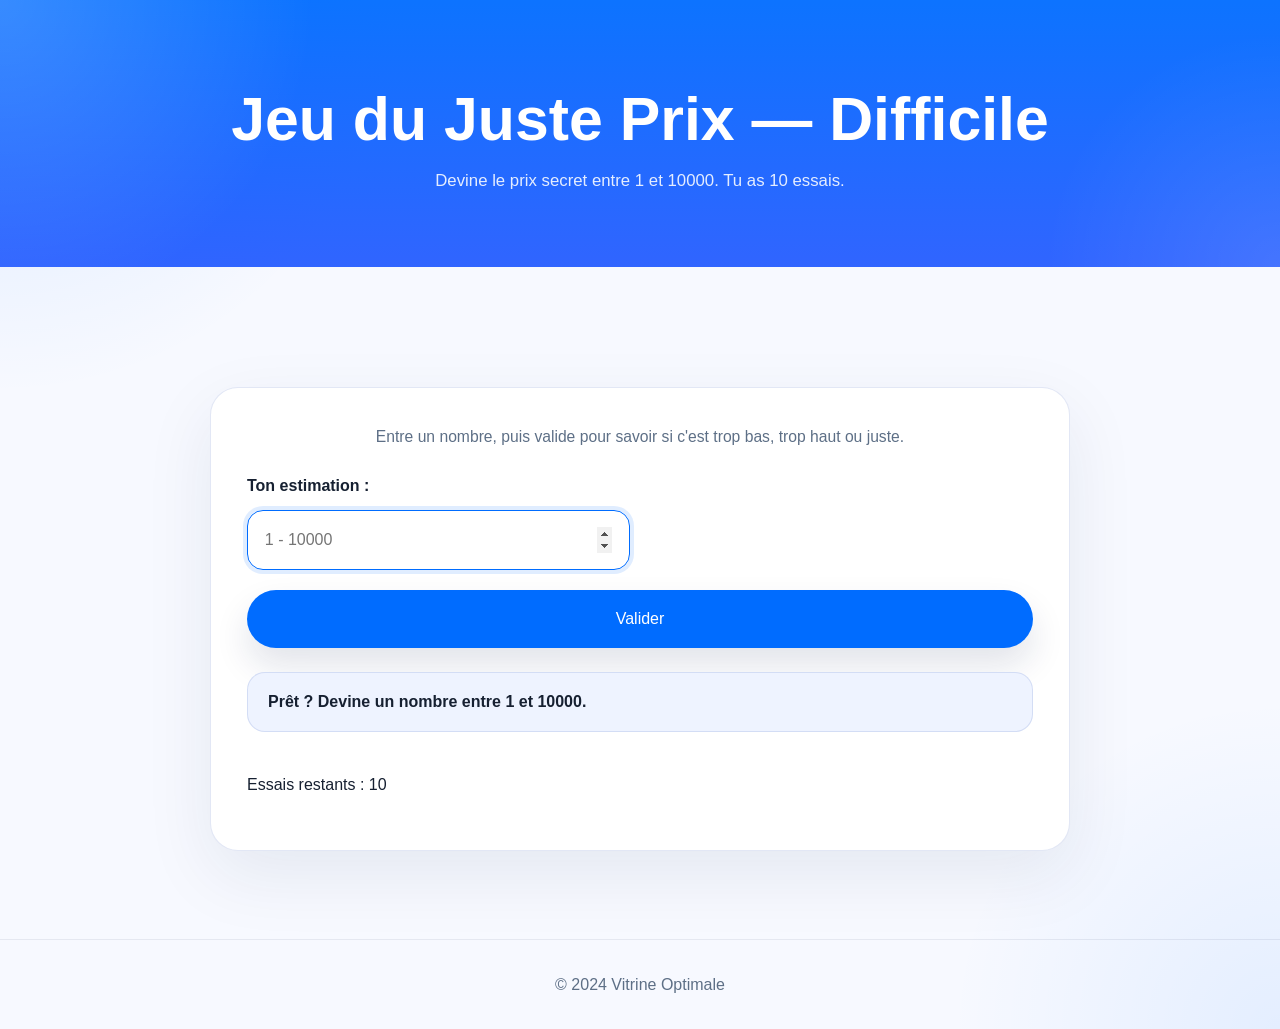
==== page/difficile.html @ ef772978 "First init" ====
<!DOCTYPE html>
<html lang="fr">
<head>
    <meta charset="UTF-8">
    <meta name="viewport" content="width=device-width, initial-scale=1.0">
    <link rel="stylesheet" href="../style.css">
    <title>Juste Prix — Difficile</title>
</head>
<body>
    <header class="hero">
        <div class="container">
            <h1>Jeu du Juste Prix — Difficile</h1>
            <p class="hero-sub">Devine le prix secret entre 1 et 10000. Tu as 10 essais.</p>
        </div>
    </header>

    <main class="container">
        <section id="game">
            <div class="contact-card game-card">
                <p class="game-instructions">Entre un nombre, puis valide pour savoir si c'est trop bas, trop haut ou juste.</p>
                <form id="guess-form" class="form-flex">
                    <div>
                        <label for="guess">Ton estimation :</label>
                        <input type="number" id="guess" name="guess" min="1" max="10000" required placeholder="1 - 10000">
                    </div>
                    <div class="form-actions">
                        <button type="submit" class="btn btn-primary">Valider</button>
                    </div>
                </form>
                <div class="game-status" id="game-message">Prêt ? Fais ta première proposition.</div>
                <div class="game-meta">
                    <span id="attempts-count">Essais restants : 10</span>
                    <button type="button" id="reset-button" class="btn-secondary">Nouvelle partie</button>
                </div>
            </div>
        </section>
    </main>

    <footer>
        <div class="container">
            <p>&copy; 2024 Vitrine Optimale</p>
        </div>
    </footer>

    <script src="../script.js"></script>
</body>
</html>
---- style.css ----
/* =================================== */
/* 🌟 VARIABLES ET RESET GÉNÉRAL       */
/* =================================== */
:root {
    --bg: #f7f9ff;
    --surface: #ffffff;
    --surface-soft: #eef3ff;
    --primary: #006cff;
    --primary-soft: rgba(0, 108, 255, 0.16);
    --text: #162031;
    --muted: #5d6f86;
    --border: rgba(16, 60, 170, 0.12);
    --shadow: 0 24px 70px rgba(15, 34, 82, 0.08);
    --radius: 28px;
    --max-width: 1200px;
}

body.dark {
    --bg: #090d14;
    --surface: #111924;
    --surface-soft: #171f2d;
    --primary: #58a6ff;
    --primary-soft: rgba(88, 166, 255, 0.18);
    --text: #edf2ff;
    --muted: #9fb1d0;
    --border: rgba(255, 255, 255, 0.08);
    --shadow: 0 24px 70px rgba(0, 0, 0, 0.35);
}

@media (prefers-color-scheme: dark) {
    :root {
        --bg: #121826;
        --surface: #171f2d;
        --surface-soft: #1e2740;
        --primary: #58a6ff;
        --text: #f3f7ff;
        --muted: #9fb1d0;
        --border: rgba(255, 255, 255, 0.08);
    }
}

* {
    margin: 0;
    padding: 0;
    box-sizing: border-box;
}

html {
    scroll-behavior: smooth;
}

body {
    min-height: 100vh;
    font-family: 'Segoe UI', Tahoma, Geneva, Verdana, sans-serif;
    line-height: 1.6;
    background: radial-gradient(circle at top left, rgba(0, 108, 255, 0.12), transparent 24%),
                radial-gradient(circle at bottom right, rgba(0, 108, 255, 0.08), transparent 20%),
                var(--bg);
    color: var(--text);
    transition: background 0.3s ease, color 0.3s ease;
}

img,
svg {
    display: block;
    max-width: 100%;
}

.container {
    width: min(100% - 2rem, var(--max-width));
    margin: 0 auto;
}

button,
input {
    font: inherit;
}

button {
    cursor: pointer;
}

/* =================================== */
/* 🚀 HEADER (Hero)                  */
/* =================================== */
.hero {
    position: relative;
    overflow: hidden;
    text-align: center;
    padding: 5.5rem 1.5rem 4.5rem;
    background: linear-gradient(180deg, rgba(0, 108, 255, 0.95), rgba(21, 80, 255, 0.88));
    color: #ffffff;
}

.hero::before {
    content: '';
    position: absolute;
    inset: 0;
    background: radial-gradient(circle at top left, rgba(255, 255, 255, 0.18), transparent 24%),
                radial-gradient(circle at bottom right, rgba(255, 255, 255, 0.1), transparent 18%);
    pointer-events: none;
}

.hero .container {
    position: relative;
    z-index: 1;
}
h1 {
    text-align: center;
}

.hero h1 {
    font-size: clamp(2.4rem, 5vw, 3.8rem);
    max-width: 840px;
    margin: 0 auto 1rem;
    line-height: 1.05;
}

.hero p {
    max-width: 720px;
    margin: 0 auto;
    color: rgba(255, 255, 255, 0.88);
    font-size: 1.05rem;
}

.hero-actions {
    margin-top: 2.5rem;
    display: inline-flex;
    gap: 1rem;
    flex-wrap: wrap;
    justify-content: center;
}

.btn,
.btn-primary,
.btn-secondary {
    display: inline-flex;
    align-items: center;
    justify-content: center;
    padding: 0.95rem 1.6rem;
    border-radius: 999px;
    border: 1px solid transparent;
    transition: transform 0.2s ease, box-shadow 0.2s ease, background-color 0.2s ease;
}

.btn:hover,
.btn-primary:hover,
.btn-secondary:hover {
    transform: translateY(-2px);
}

.btn {
    background: #ffffff;
    color: #0d2141;
    box-shadow: 0 18px 35px rgba(15, 34, 82, 0.12);
}

.btn-secondary {
    background: rgba(255, 255, 255, 0.18);
    color: #ffffff;
    border-color: rgba(255, 255, 255, 0.18);
}

.btn-primary {
    background: var(--primary);
    color: #ffffff;
}

.btn-primary:hover {
    background: #0052cc;
}

/* =================================== */
/* 🌟 MAIN & SECTIONS                 */
/* =================================== */
section {
    padding: 5.5rem 0;
}

section h2 {
    font-size: clamp(2rem, 3vw, 2.6rem);
    margin-bottom: 0.8rem;
    text-align: center;
}

section p {
    color: var(--muted);
    max-width: 760px;
    margin: 0 auto;
}

#features {
    padding-top: 0;
}

.grid-container {
    display: grid;
    grid-template-columns: repeat(auto-fit, minmax(280px, 1fr));
    gap: 1.75rem;
    margin-top: 2.5rem;
}

.card {
    background: var(--surface);
    border: 1px solid var(--border);
    border-radius: var(--radius);
    padding: 2rem;
    box-shadow: var(--shadow);
    transition: transform 0.25s ease, border-color 0.25s ease, box-shadow 0.25s ease;
}

.card:hover {
    transform: translateY(-8px);
    border-color: rgba(0, 108, 255, 0.18);
    box-shadow: 0 28px 58px rgba(15, 34, 82, 0.12);
}

.card h3 {
    margin-bottom: 0.85rem;
    font-size: 1.3rem;
}

.card p {
    color: var(--muted);
}

.game-card {
    display: flex;
    flex-direction: column;
    gap: 1.5rem;
}

.game-instructions {
    color: var(--muted);
    font-size: 0.98rem;
}

.game-status {
    padding: 1rem 1.25rem;
    border-radius: 18px;
    background: var(--surface-soft);
    color: var(--text);
    border: 1px solid var(--border);
    font-weight: 600;
}

.game-status[data-status='success'] {
    color: #107c3a;
    background: rgba(16, 124, 58, 0.08);
    border-color: rgba(16, 124, 58, 0.16);
}

.game-status[data-status='error'] {
    color: #b12726;
    background: rgba(177, 39, 38, 0.08);
    border-color: rgba(177, 39, 38, 0.16);
}

.game-status[data-status='hint'] {
    color: #164a9f;
    background: rgba(0, 108, 255, 0.08);
    border-color: rgba(0, 108, 255, 0.16);
}

.game-meta {
    display: flex;
    align-items: center;
    justify-content: space-between;
    gap: 1rem;
    flex-wrap: wrap;
}

#contact {
    background: transparent;
}

.contact-card {
    max-width: 860px;
    margin: 2rem auto 0;
    background: var(--surface);
    border: 1px solid var(--border);
    border-radius: var(--radius);
    padding: 2.25rem;
    box-shadow: var(--shadow);
}

.form-flex {
    display: grid;
    gap: 1.25rem;
    grid-template-columns: repeat(2, minmax(0, 1fr));
}

.form-flex > div {
    display: flex;
    flex-direction: column;
    gap: 0.75rem;
}

label {
    font-weight: 600;
    color: var(--text);
}

input {
    width: 100%;
    padding: 1rem 1.05rem;
    border-radius: 16px;
    border: 1px solid rgba(15, 34, 82, 0.12);
    background: rgba(255, 255, 255, 0.95);
    color: var(--text);
    transition: border-color 0.2s ease, box-shadow 0.2s ease;
}

body.dark input {
    background: rgba(255, 255, 255, 0.05);
    border-color: rgba(255, 255, 255, 0.14);
    color: var(--text);
}

input:focus {
    outline: none;
    border-color: var(--primary);
    box-shadow: 0 0 0 4px rgba(0, 108, 255, 0.12);
}

.form-actions {
    grid-column: span 2;
    display: flex;
    justify-content: flex-end;
}

.btn-primary {
    min-width: 180px;
}

.footer-wrapper,
footer {
    padding: 2rem 0;
}

footer {
    border-top: 1px solid rgba(15, 34, 82, 0.08);
    text-align: center;
    color: var(--muted);
}

/* =================================== */
/* 📱 MEDIA QUERIES (RESPONSIVITÉ)   */
/* =================================== */
@media (max-width: 860px) {
    .hero {
        padding: 4.5rem 1.5rem 3.5rem;
    }

    .form-flex {
        grid-template-columns: 1fr;
    }

    .form-actions {
        justify-content: stretch;
    }

    .form-actions .btn-primary {
        width: 100%;
    }
}

@media (max-width: 620px) {
    .hero h1 {
        font-size: 2.4rem;
    }

    .hero p {
        font-size: 1rem;
    }

    section {
        padding: 3.5rem 0;
    }
}
```

### 📜 3. JavaScript (`script.js`)

Le JavaScript est responsable de l'interactivité et du **mode sombre**, utilisant la manipulation du DOM pour appliquer les
styles sans recharger la page (ce qui est critique pour l'expérience utilisateur moderne).

```javascript
document.addEventListener('DOMContentLoaded', () => {
    // 1. Sélectionner les éléments clés du DOM
    const body = document.body;
    const toggleButton = document.getElementById('mode-toggle');

    /**
     * Fonction principale de basculement du mode sombre/clair.
     * Elle gère la classe 'dark' sur le body pour que le CSS prenne le relais.
     */
    function toggleDarkMode() {
        // Vérifie si le body a déjà la classe 'dark', si oui, on l'enlève. Sinon, on l'ajoute.
        if (body.classList.contains('dark')) {
            body.classList.remove('dark');
            localStorage.setItem('theme', 'light');
            toggleButton.textContent = '🌙 Mode Sombre';
        } else {
            body.classList.add('dark');
            localStorage.setItem('theme', 'dark');
            toggleButton.textContent = '💡 Mode Sombre';
        }
    }

    // --- Initialisation du Thème (Persistance) ---
    /**
     * Vérifie si le thème est stocké dans localStorage ou préféré par l'utilisateur
     * Ceci assure que si je ferme la page et que je reviens, elle garde son mode.
     */
    function initializeTheme() {
        // 1. Priorité au stockage local (localStorage)
        const savedTheme = localStorage.getItem('theme');

        if (savedTheme) {
            if (savedTheme === 'dark') {
                body.classList.add('dark');
                toggleButton.textContent = '☀️ Mode Clair';
            } else {
                body.classList.remove('dark');
                toggleButton.textContent = '🌙 Mode Sombre';
            }
        }
        // 2. Sinon, utiliser la préférence du système d'exploitation (media query)
        else if (window.matchMedia && window.matchMedia('(prefers-color-scheme: dark)').matches) {
             body.classList.add('dark');
             toggleButton.textContent = '☀️ Mode Clair';
        } else {
            // Par défaut : mode clair et bouton initialisé pour le premier clic
            toggleButton.textContent = '🌙 Mode Sombre';
        }
    }

    // 3. Ajout de l'écouteur d'événement (Event Listener)
    if (toggleButton) {
        toggleButton.addEventListener('click', toggleDarkMode);
    }

    // Exécuter la fonction d'initialisation au chargement de la page
    initializeTheme();
});
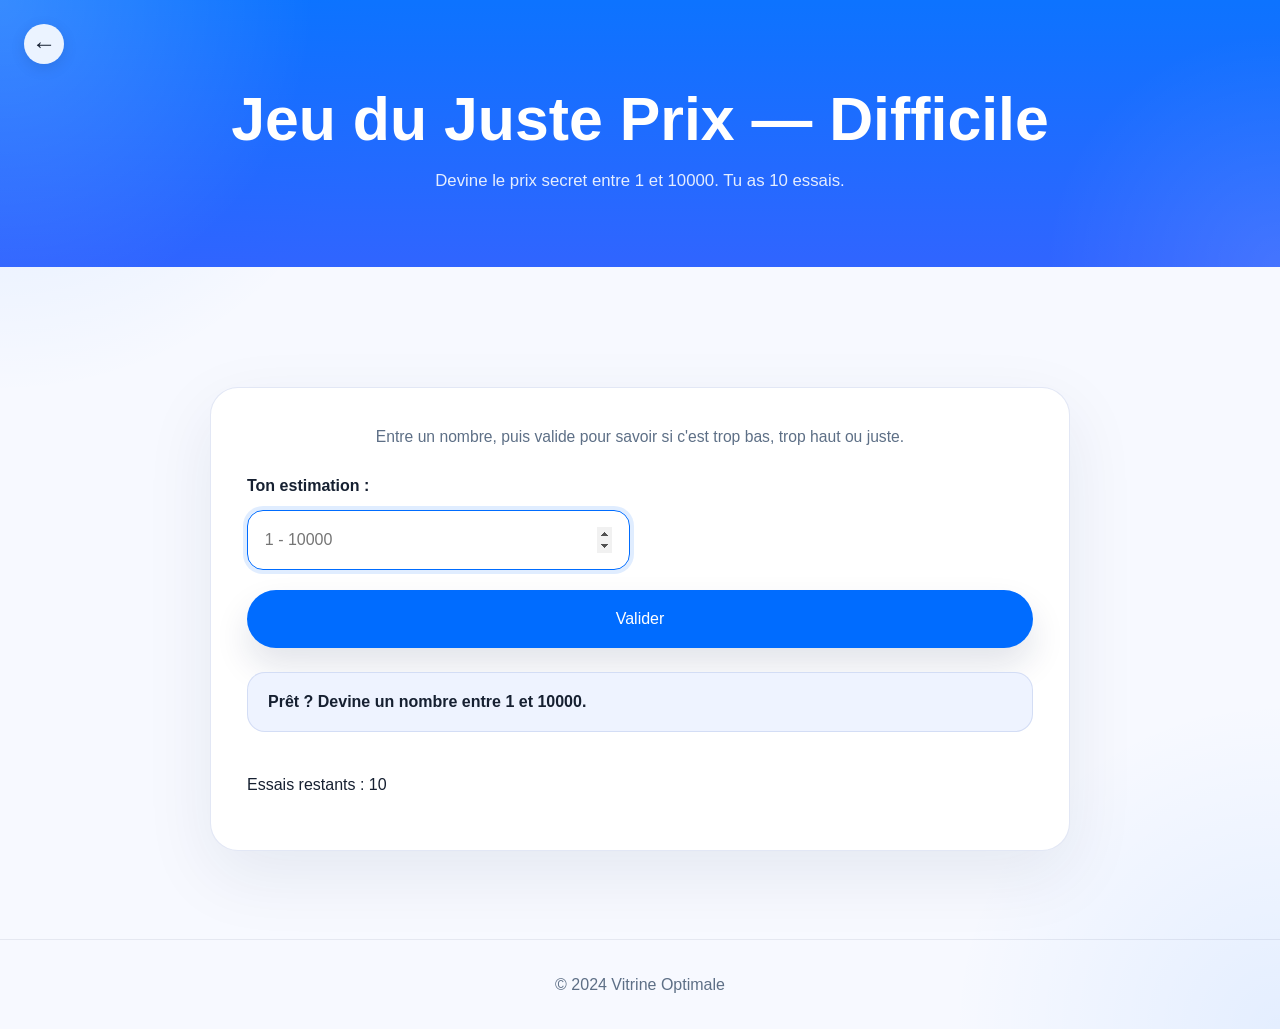
==== commit 18b64a47: "mise a jour du site avec les nouvelles pages et le script.js mis a jour pour la gestion des niveaux " ====
--- a/page/difficile.html
+++ b/page/difficile.html
@@ -7,6 +7,7 @@
     <title>Juste Prix — Difficile</title>
 </head>
 <body>
+    <button class="back-button" id="back-btn" aria-label="Retour">← </button>
     <header class="hero">
         <div class="container">
             <h1>Jeu du Juste Prix — Difficile</h1>
--- a/style.css
+++ b/style.css
@@ -169,6 +169,39 @@
 
 .btn-primary:hover {
     background: #0052cc;
+}
+
+/* =================================== */
+/* 🔙 BACK BUTTON                     */
+/* =================================== */
+.back-button {
+    position: fixed;
+    top: 1.5rem;
+    left: 1.5rem;
+    width: 2.5rem;
+    height: 2.5rem;
+    border-radius: 50%;
+    background: rgba(255, 255, 255, 0.9);
+    color: #162031;
+    border: none;
+    font-size: 1.5rem;
+    display: flex;
+    align-items: center;
+    justify-content: center;
+    cursor: pointer;
+    transition: all 0.3s ease;
+    z-index: 1000;
+    box-shadow: 0 4px 15px rgba(0, 0, 0, 0.1);
+}
+
+.back-button:hover {
+    background: #ffffff;
+    transform: translateX(-3px);
+    box-shadow: 0 6px 20px rgba(0, 0, 0, 0.15);
+}
+
+.back-button:active {
+    transform: translateX(-1px) scale(0.95);
 }
 
 /* =================================== */
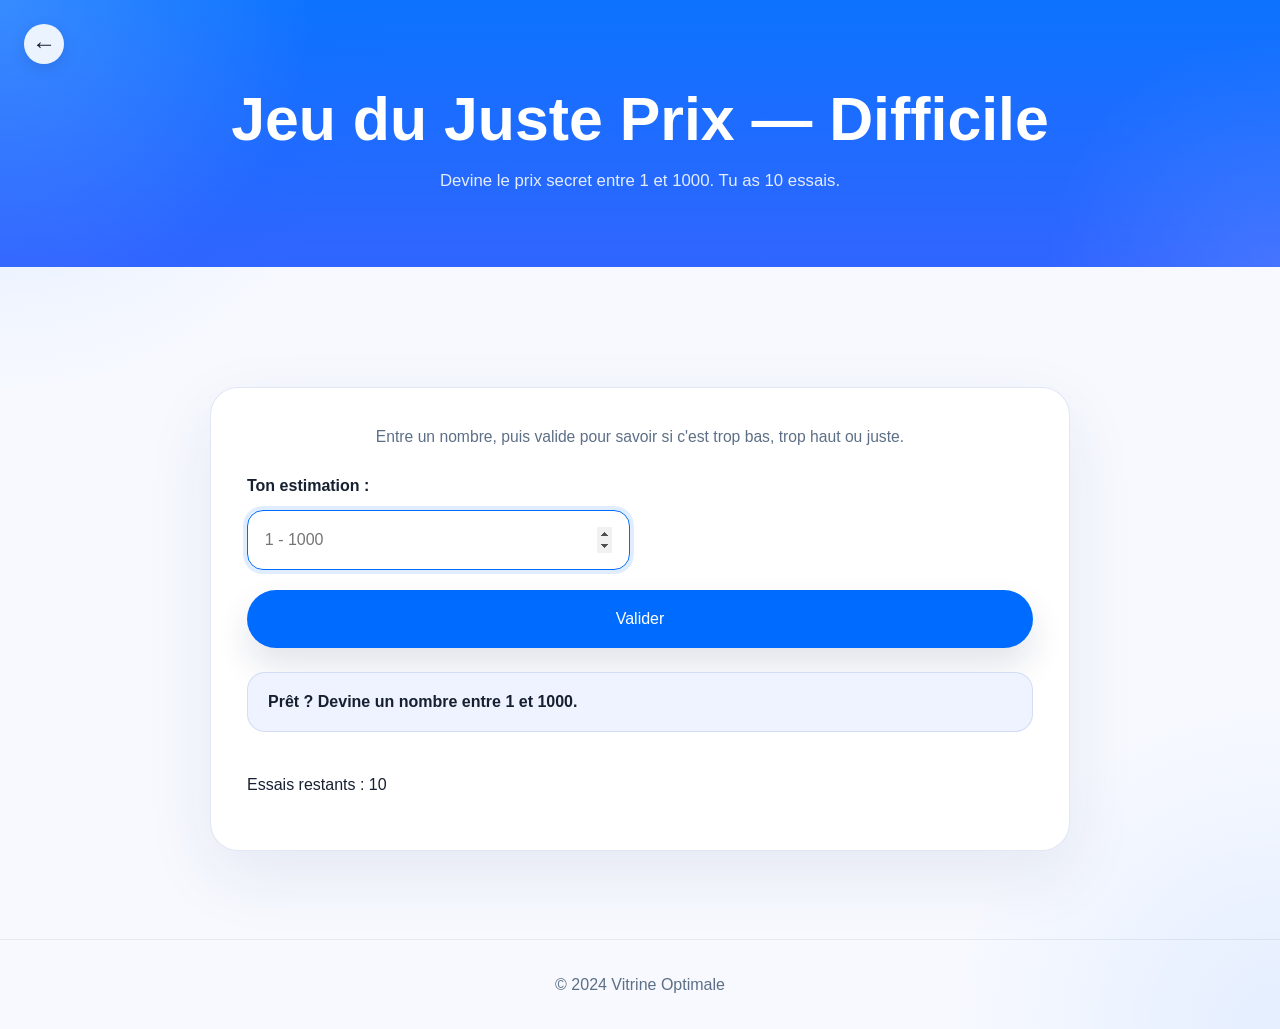
==== commit fe294d9f: "changes: Add new features and fix bugs in the project" ====
--- a/page/difficile.html
+++ b/page/difficile.html
@@ -11,7 +11,7 @@
     <header class="hero">
         <div class="container">
             <h1>Jeu du Juste Prix — Difficile</h1>
-            <p class="hero-sub">Devine le prix secret entre 1 et 10000. Tu as 10 essais.</p>
+            <p class="hero-sub">Devine le prix secret entre 1 et 1000. Tu as 10 essais.</p>
         </div>
     </header>
 
@@ -22,7 +22,7 @@
                 <form id="guess-form" class="form-flex">
                     <div>
                         <label for="guess">Ton estimation :</label>
-                        <input type="number" id="guess" name="guess" min="1" max="10000" required placeholder="1 - 10000">
+                        <input type="number" id="guess" name="guess" min="1" max="1000" required placeholder="1 - 1000">
                     </div>
                     <div class="form-actions">
                         <button type="submit" class="btn btn-primary">Valider</button>
--- a/style.css
+++ b/style.css
@@ -258,6 +258,10 @@
     color: var(--muted);
 }
 
+.clickable-card {
+    cursor: pointer;
+}
+
 .game-card {
     display: flex;
     flex-direction: column;
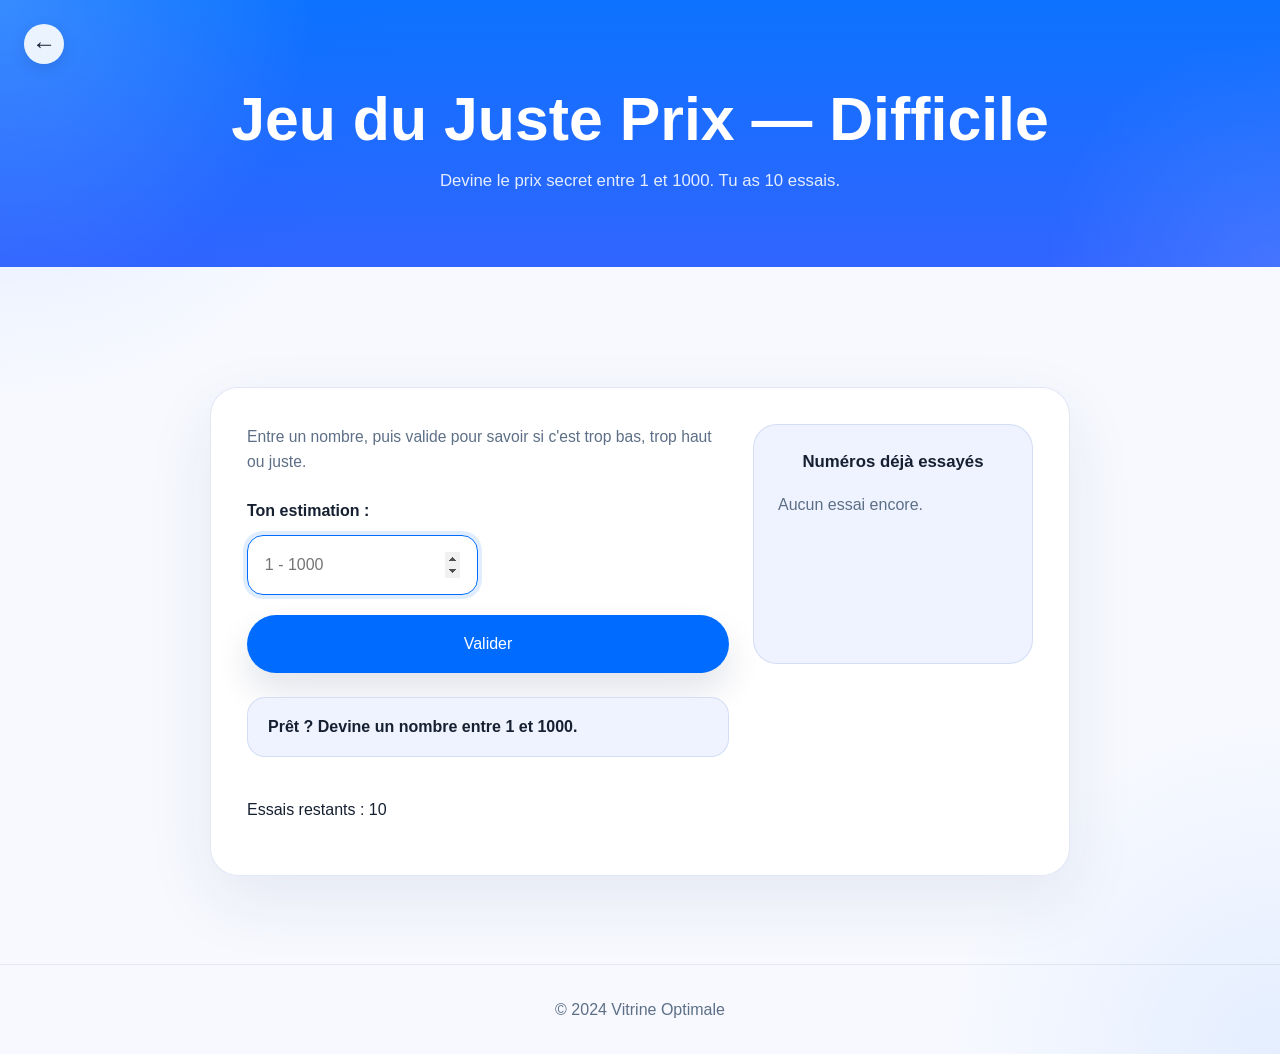
==== commit 5c7c31f2: "rajout d'une case" ====
--- a/page/difficile.html
+++ b/page/difficile.html
@@ -18,21 +18,28 @@
     <main class="container">
         <section id="game">
             <div class="contact-card game-card">
-                <p class="game-instructions">Entre un nombre, puis valide pour savoir si c'est trop bas, trop haut ou juste.</p>
-                <form id="guess-form" class="form-flex">
-                    <div>
-                        <label for="guess">Ton estimation :</label>
-                        <input type="number" id="guess" name="guess" min="1" max="1000" required placeholder="1 - 1000">
+                <div class="game-panel">
+                    <p class="game-instructions">Entre un nombre, puis valide pour savoir si c'est trop bas, trop haut ou juste.</p>
+                    <form id="guess-form" class="form-flex">
+                        <div>
+                            <label for="guess">Ton estimation :</label>
+                            <input type="number" id="guess" name="guess" min="1" max="1000" required placeholder="1 - 1000">
+                        </div>
+                        <div class="form-actions">
+                            <button type="submit" class="btn btn-primary">Valider</button>
+                        </div>
+                    </form>
+                    <div class="game-status" id="game-message">Prêt ? Fais ta première proposition.</div>
+                    <div class="game-meta">
+                        <span id="attempts-count">Essais restants : 10</span>
+                        <button type="button" id="reset-button" class="btn-secondary">Nouvelle partie</button>
                     </div>
-                    <div class="form-actions">
-                        <button type="submit" class="btn btn-primary">Valider</button>
-                    </div>
-                </form>
-                <div class="game-status" id="game-message">Prêt ? Fais ta première proposition.</div>
-                <div class="game-meta">
-                    <span id="attempts-count">Essais restants : 10</span>
-                    <button type="button" id="reset-button" class="btn-secondary">Nouvelle partie</button>
                 </div>
+                <aside class="guess-history" aria-labelledby="guess-history-title">
+                    <h2 id="guess-history-title">Numéros déjà essayés</h2>
+                    <p id="guess-history-empty">Aucun essai encore.</p>
+                    <ul id="guess-history-list" class="guess-history-list" aria-live="polite"></ul>
+                </aside>
             </div>
         </section>
     </main>
--- a/style.css
+++ b/style.css
@@ -255,7 +255,7 @@
 }
 
 .card p {
-    color: var(--muted);
+    color: var(--text);
 }
 
 .clickable-card {
@@ -263,9 +263,54 @@
 }
 
 .game-card {
+    display: grid;
+    grid-template-columns: 1fr 280px;
+    gap: 1.5rem;
+    align-items: start;
+}
+
+.game-panel {
     display: flex;
     flex-direction: column;
     gap: 1.5rem;
+}
+
+.guess-history {
+    background: var(--surface-soft);
+    border: 1px solid var(--border);
+    border-radius: 24px;
+    padding: 1.5rem;
+    min-height: 240px;
+    display: flex;
+    flex-direction: column;
+    gap: 1rem;
+}
+
+.guess-history h2 {
+    margin: 0;
+    font-size: 1.05rem;
+}
+
+.guess-history p {
+    margin: 0;
+    color: var(--muted);
+}
+
+.guess-history-list {
+    list-style: none;
+    margin: 0;
+    padding: 0;
+    display: grid;
+    gap: 0.5rem;
+}
+
+.guess-history-list li {
+    background: var(--surface);
+    border: 1px solid var(--border);
+    border-radius: 14px;
+    padding: 0.85rem 1rem;
+    color: var(--text);
+    font-weight: 600;
 }
 
 .game-instructions {
@@ -416,69 +461,4 @@
         padding: 3.5rem 0;
     }
 }
-```
-
-### 📜 3. JavaScript (`script.js`)
-
-Le JavaScript est responsable de l'interactivité et du **mode sombre**, utilisant la manipulation du DOM pour appliquer les
-styles sans recharger la page (ce qui est critique pour l'expérience utilisateur moderne).
-
-```javascript
-document.addEventListener('DOMContentLoaded', () => {
-    // 1. Sélectionner les éléments clés du DOM
-    const body = document.body;
-    const toggleButton = document.getElementById('mode-toggle');
-
-    /**
-     * Fonction principale de basculement du mode sombre/clair.
-     * Elle gère la classe 'dark' sur le body pour que le CSS prenne le relais.
-     */
-    function toggleDarkMode() {
-        // Vérifie si le body a déjà la classe 'dark', si oui, on l'enlève. Sinon, on l'ajoute.
-        if (body.classList.contains('dark')) {
-            body.classList.remove('dark');
-            localStorage.setItem('theme', 'light');
-            toggleButton.textContent = '🌙 Mode Sombre';
-        } else {
-            body.classList.add('dark');
-            localStorage.setItem('theme', 'dark');
-            toggleButton.textContent = '💡 Mode Sombre';
-        }
-    }
-
-    // --- Initialisation du Thème (Persistance) ---
-    /**
-     * Vérifie si le thème est stocké dans localStorage ou préféré par l'utilisateur
-     * Ceci assure que si je ferme la page et que je reviens, elle garde son mode.
-     */
-    function initializeTheme() {
-        // 1. Priorité au stockage local (localStorage)
-        const savedTheme = localStorage.getItem('theme');
-
-        if (savedTheme) {
-            if (savedTheme === 'dark') {
-                body.classList.add('dark');
-                toggleButton.textContent = '☀️ Mode Clair';
-            } else {
-                body.classList.remove('dark');
-                toggleButton.textContent = '🌙 Mode Sombre';
-            }
-        }
-        // 2. Sinon, utiliser la préférence du système d'exploitation (media query)
-        else if (window.matchMedia && window.matchMedia('(prefers-color-scheme: dark)').matches) {
-             body.classList.add('dark');
-             toggleButton.textContent = '☀️ Mode Clair';
-        } else {
-            // Par défaut : mode clair et bouton initialisé pour le premier clic
-            toggleButton.textContent = '🌙 Mode Sombre';
-        }
-    }
-
-    // 3. Ajout de l'écouteur d'événement (Event Listener)
-    if (toggleButton) {
-        toggleButton.addEventListener('click', toggleDarkMode);
-    }
-
-    // Exécuter la fonction d'initialisation au chargement de la page
-    initializeTheme();
-});
+
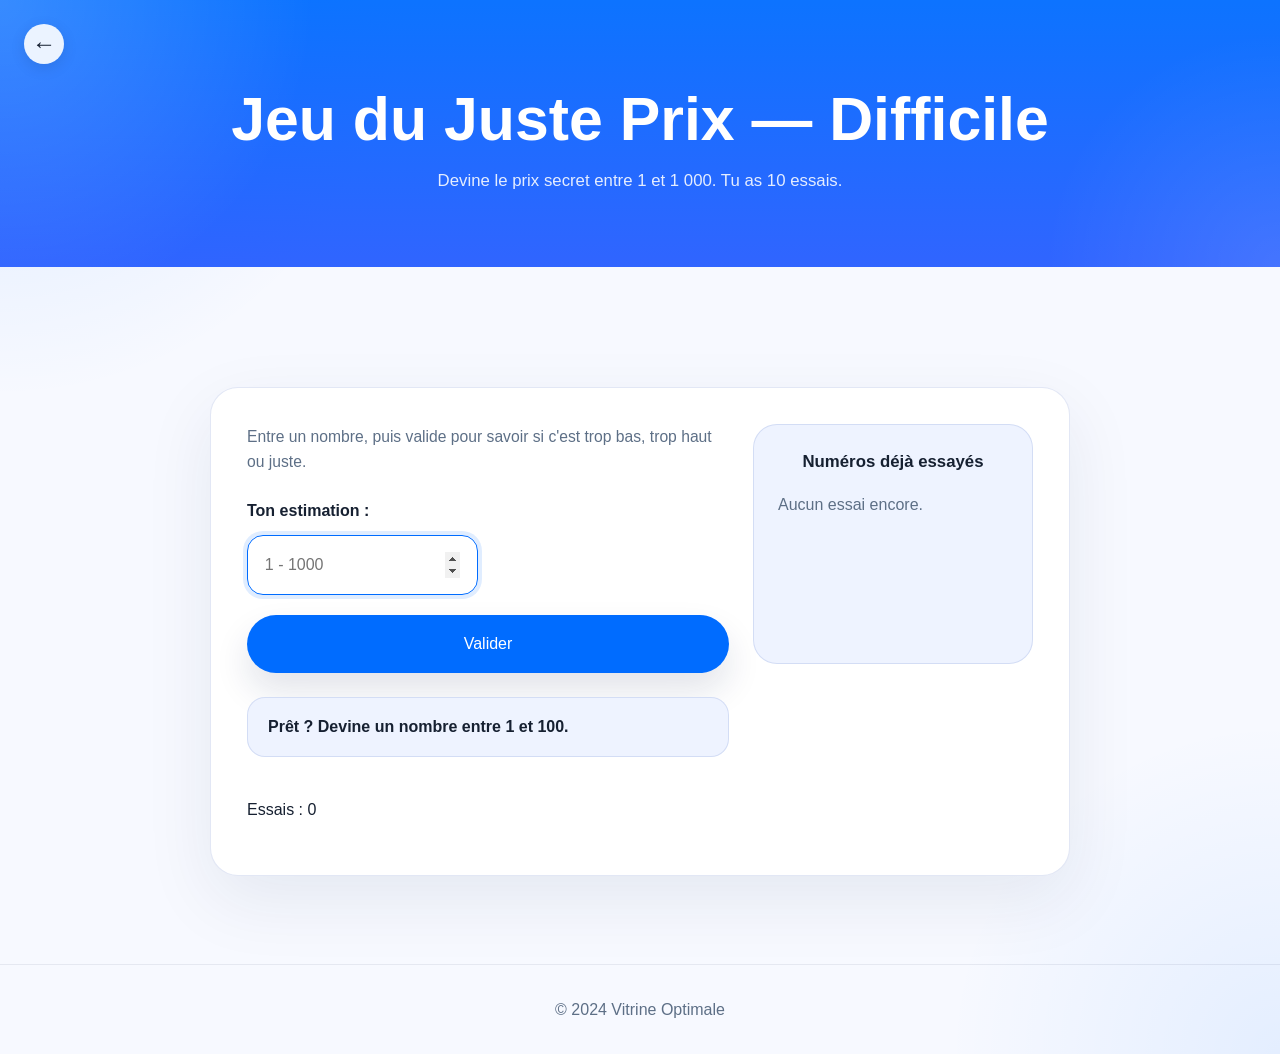
==== commit 48d63683: "chiffre" ====
--- a/page/difficile.html
+++ b/page/difficile.html
@@ -7,11 +7,11 @@
     <title>Juste Prix — Difficile</title>
 </head>
 <body>
-    <button class="back-button" id="back-btn" aria-label="Retour">← </button>
+    <button type="button" class="back-button" id="back-btn" aria-label="Retour">←</button>
     <header class="hero">
         <div class="container">
             <h1>Jeu du Juste Prix — Difficile</h1>
-            <p class="hero-sub">Devine le prix secret entre 1 et 1000. Tu as 10 essais.</p>
+            <p class="hero-sub">Devine le prix secret entre 1 et 1 000. Tu as 10 essais.</p>
         </div>
     </header>
 
@@ -23,7 +23,7 @@
                     <form id="guess-form" class="form-flex">
                         <div>
                             <label for="guess">Ton estimation :</label>
-                            <input type="number" id="guess" name="guess" min="1" max="1000" required placeholder="1 - 1000">
+                            <input type="number" id="guess" name="guess" min="1" max="1 000" required placeholder="1 - 1000">
                         </div>
                         <div class="form-actions">
                             <button type="submit" class="btn btn-primary">Valider</button>
--- a/style.css
+++ b/style.css
@@ -258,6 +258,60 @@
     color: var(--text);
 }
 
+.six-seven-alert {
+    position: fixed;
+    left: 50%;
+    top: 20%;
+    transform: translateX(-50%);
+    z-index: 1200;
+    background: rgba(255, 255, 255, 0.95);
+    color: #111;
+    border: 4px solid #006cff;
+    border-radius: 24px;
+    padding: 1.2rem 2rem;
+    box-shadow: 0 24px 75px rgba(0, 0, 0, 0.2);
+    animation: six-seven-pulse 0.25s ease infinite alternate,
+               six-seven-shake 0.15s ease-in-out 0s 10;
+    display: inline-flex;
+    align-items: center;
+    justify-content: center;
+    font-size: clamp(2.6rem, 6vw, 4.2rem);
+    font-weight: 900;
+    letter-spacing: 0.2rem;
+    text-transform: uppercase;
+    text-align: center;
+    min-width: 16rem;
+    pointer-events: none;
+}
+
+.six-seven-alert span {
+    display: inline-block;
+    animation: six-seven-jump 0.4s ease-in-out infinite alternate;
+}
+
+.six-seven-alert--hidden {
+    opacity: 0;
+    transition: opacity 0.5s ease;
+}
+
+@keyframes six-seven-pulse {
+    from { transform: translateX(-50%) scale(1); }
+    to { transform: translateX(-50%) scale(1.1); }
+}
+
+@keyframes six-seven-jump {
+    from { transform: translateY(0px); }
+    to { transform: translateY(-18px); }
+}
+
+@keyframes six-seven-shake {
+    0% { transform: translateX(-50%) translateY(0) rotate(0deg); }
+    25% { transform: translateX(-50%) translateY(-3px) rotate(-2deg); }
+    50% { transform: translateX(-50%) translateY(0) rotate(2deg); }
+    75% { transform: translateX(-50%) translateY(-3px) rotate(-1deg); }
+    100% { transform: translateX(-50%) translateY(0) rotate(0deg); }
+}
+
 .clickable-card {
     cursor: pointer;
 }
@@ -305,12 +359,41 @@
 }
 
 .guess-history-list li {
+    display: flex;
+    align-items: center;
+    justify-content: space-between;
     background: var(--surface);
     border: 1px solid var(--border);
     border-radius: 14px;
     padding: 0.85rem 1rem;
     color: var(--text);
     font-weight: 600;
+}
+
+.guess-history-item::before {
+    content: '';
+    width: 1.4rem;
+    height: 1.4rem;
+    display: inline-flex;
+    align-items: center;
+    justify-content: center;
+    margin-right: 0.75rem;
+    font-size: 1rem;
+}
+
+.guess-history-item--low::before {
+    content: '↑';
+    color: #107c3a;
+}
+
+.guess-history-item--high::before {
+    content: '↓';
+    color: #d92f2f;
+}
+
+.guess-history-item--correct::before {
+    content: '✓';
+    color: #107c3a;
 }
 
 .game-instructions {
@@ -406,6 +489,19 @@
     box-shadow: 0 0 0 4px rgba(0, 108, 255, 0.12);
 }
 
+.input-error {
+    border-color: #d92f2f;
+    box-shadow: 0 0 0 4px rgba(217, 47, 47, 0.14);
+    background: rgba(217, 47, 47, 0.05);
+}
+
+#guess-form.input-error {
+    border: 1px solid #d92f2f;
+    background: rgba(217, 47, 47, 0.05);
+    padding: 1.5rem;
+    border-radius: 24px;
+}
+
 .form-actions {
     grid-column: span 2;
     display: flex;
@@ -435,6 +531,29 @@
         padding: 4.5rem 1.5rem 3.5rem;
     }
 
+    .grid-container {
+        grid-template-columns: 1fr;
+        gap: 1.25rem;
+    }
+
+    .contact-card,
+    .guess-history {
+        width: 100%;
+        box-shadow: none;
+    }
+
+    .game-card {
+        grid-template-columns: 1fr;
+    }
+
+    .guess-history {
+        min-height: auto;
+    }
+
+    .guess-history-list li {
+        padding: 0.95rem 1rem;
+    }
+
     .form-flex {
         grid-template-columns: 1fr;
     }
@@ -449,16 +568,38 @@
 }
 
 @media (max-width: 620px) {
+    .hero {
+        padding: 3.5rem 1.25rem 2.5rem;
+    }
+
     .hero h1 {
-        font-size: 2.4rem;
+        font-size: 2.2rem;
     }
 
     .hero p {
-        font-size: 1rem;
+        font-size: 0.98rem;
+    }
+
+    .back-button {
+        top: 1rem;
+        left: 0.75rem;
+        width: 2.25rem;
+        height: 2.25rem;
+    }
+
+    .game-status,
+    .game-meta,
+    .guess-history {
+        width: 100%;
+    }
+
+    .guess-history-list li {
+        font-size: 0.95rem;
     }
 
     section {
-        padding: 3.5rem 0;
-    }
-}
-
+        padding: 3rem 0;
+    }
+}
+
+
